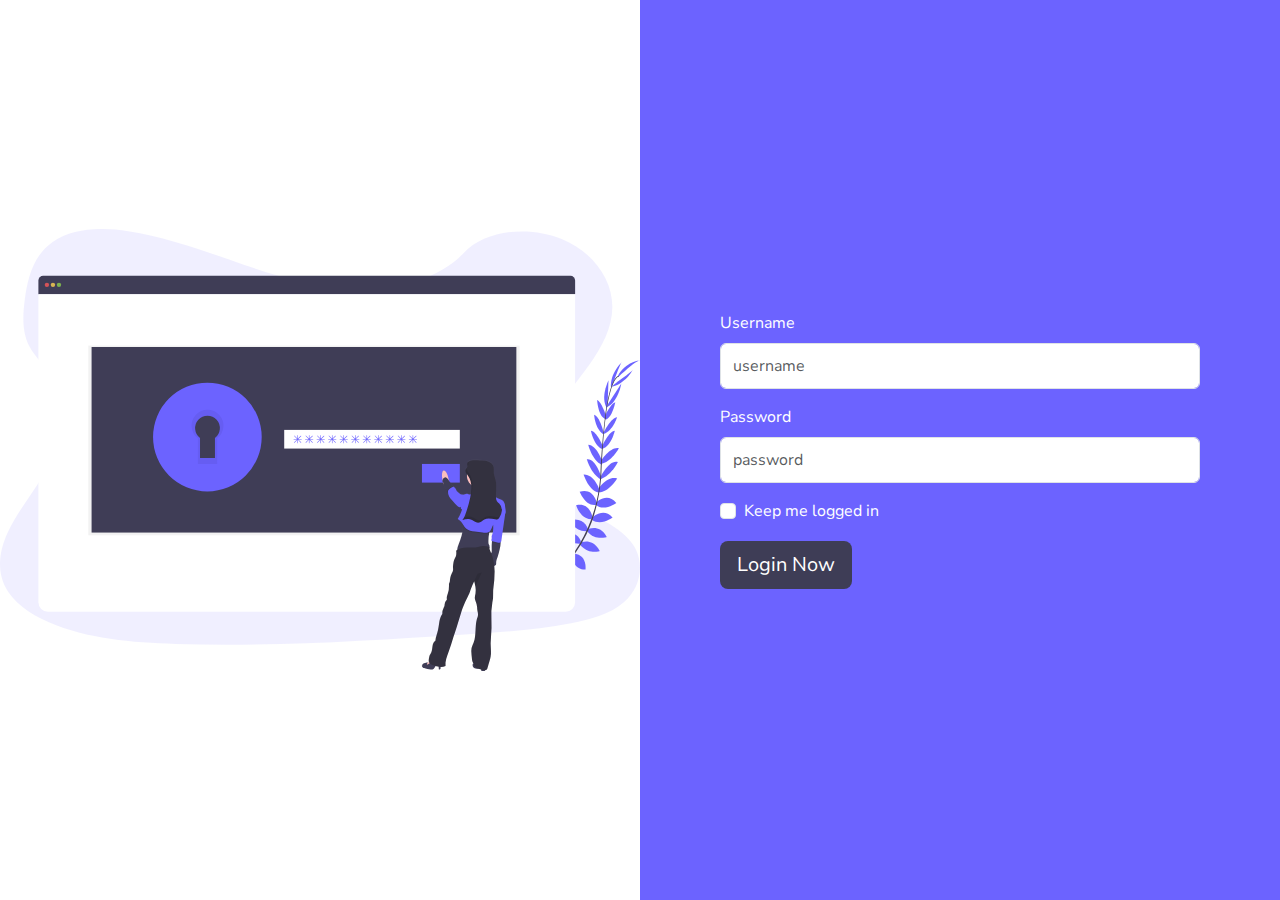
==== index.html @ 090cab53 "Primer Commit" ====
<!-- W3hubs.com - Download Free Responsive Website Layout Templates designed on HTML5 
   CSS3,Bootstrap,Tailwind CSS which are 100% Mobile friendly. w3Hubs all Layouts are responsive 
   cross browser supported, best quality world class designs. -->

<!doctype html>
<html lang="en">
<head>
    <meta charset="utf-8">
    <meta name="viewport" content="width=device-width, initial-scale=1">
    <link href="https://fonts.googleapis.com/css?family=Nunito+Sans:300i,400,700&display=swap" rel="stylesheet">
    <link rel="stylesheet" href="https://stackpath.bootstrapcdn.com/bootstrap/5.0.0-alpha1/css/bootstrap.min.css">
    <title>Login</title>
    <script type="text/javascript" src="js/console_index.js"></script>
    <link rel="stylesheet" href="css/estilo_index.css">
</head>

<body>
    <div class="row m-0 h-100">
        <div class="col p-0 text-center d-flex justify-content-center align-items-center display-none">
            <img src="img/login.svg" class="w-100">
        </div>
        <div class="col p-0 bg-custom d-flex justify-content-center align-items-center flex-column w-100">
            <form class="w-75" action="#">
                <div class="mb-3">
                    <label for="exampleFormControlInput1" class="form-label">Username</label>
                    <input type="text" class="form-control" id="user" placeholder="username"
                        required>
                </div>
                <div class="mb-3">
                    <label for="exampleFormControlInput2" class="form-label">Password</label>
                    <input type="text" class="form-control" id="pass" placeholder="password"
                        required>
                </div>
                <div class="row">
                    <div class="col-md-6">
                        <div class="form-check">
                            <input class="form-check-input" type="checkbox" value="" id="flexCheckDefault">
                            <label class="form-check-label" for="flexCheckDefault">
                                Keep me logged in
                            </label>
                        </div>
                    </div>
                </div>
                <button type="button" onclick="validate()" class="btn btn-custom btn-lg btn-block mt-3">Login Now</button>
            </form>
        </div>
    </div>
</html>
---- css/estilo_index.css ----
body {
            padding: 0;
            margin: 0;
            height: 100vh;
            font-family: "Nunito Sans";
        }

        .form-control {
            line-height: 2;
        }

        .bg-custom {
            background-color: #6C63FF;
        }

        .btn-custom {
            background-color: #3e3d56;
            color: #fff;
        }

        .btn-custom:hover {
            background-color: #33313f;
            color: #fff;
        }

        label {
            color: #fff;
        }

        a,
        a:hover {
            color: #fff;
            text-decoration: none;
        }

        a,
        a:hover {
            text-decoration: none;
        }

        @media(max-width: 932px) {
            .display-none {
                display: none !important;
            }
        }
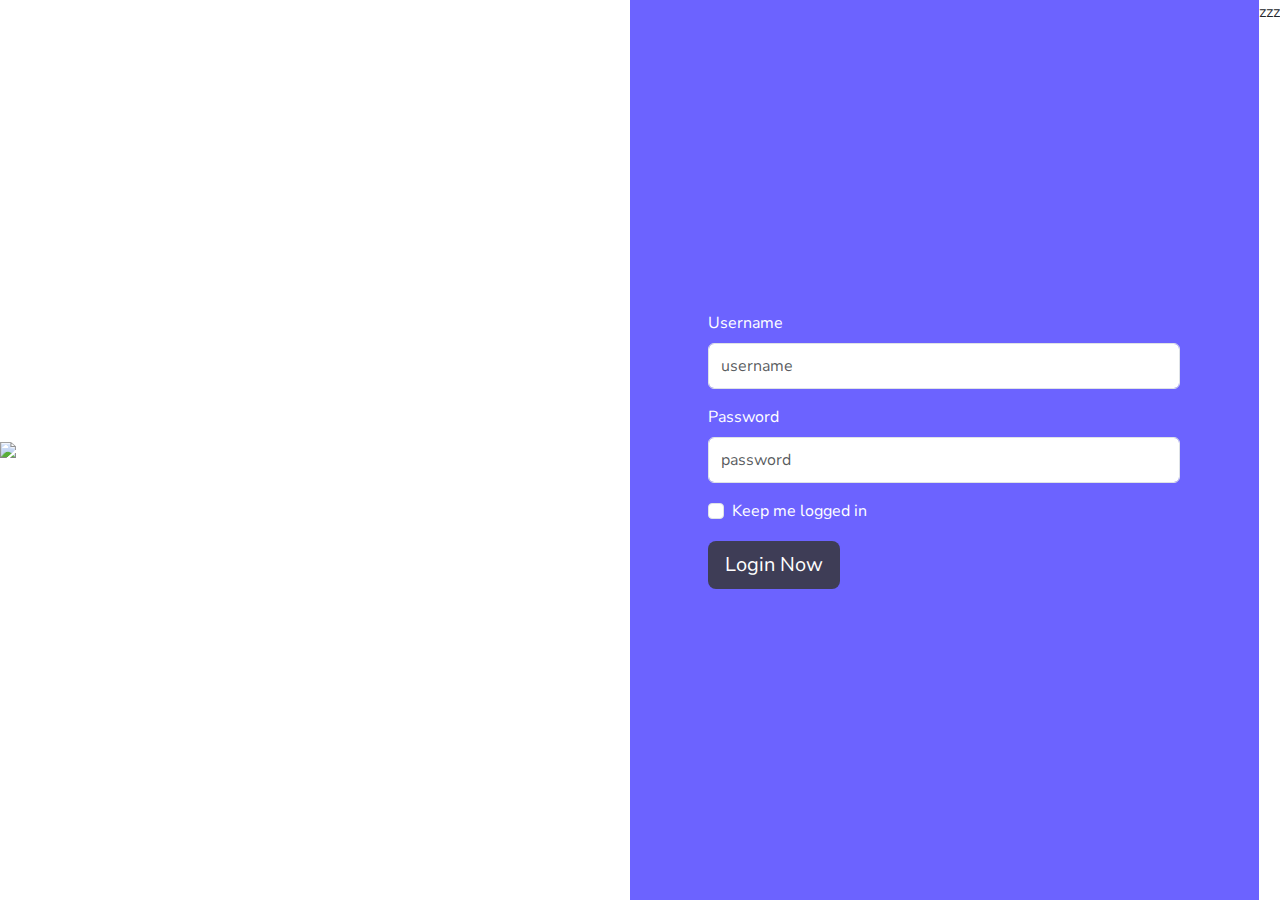
==== commit e1243c30: "Pagina Terminada" ====
--- a/index.html
+++ b/index.html
@@ -44,6 +44,6 @@
                 </div>
                 <button type="button" onclick="validate()" class="btn btn-custom btn-lg btn-block mt-3">Login Now</button>
             </form>
-        </div>
+        </div>zzz
     </div>
 </html>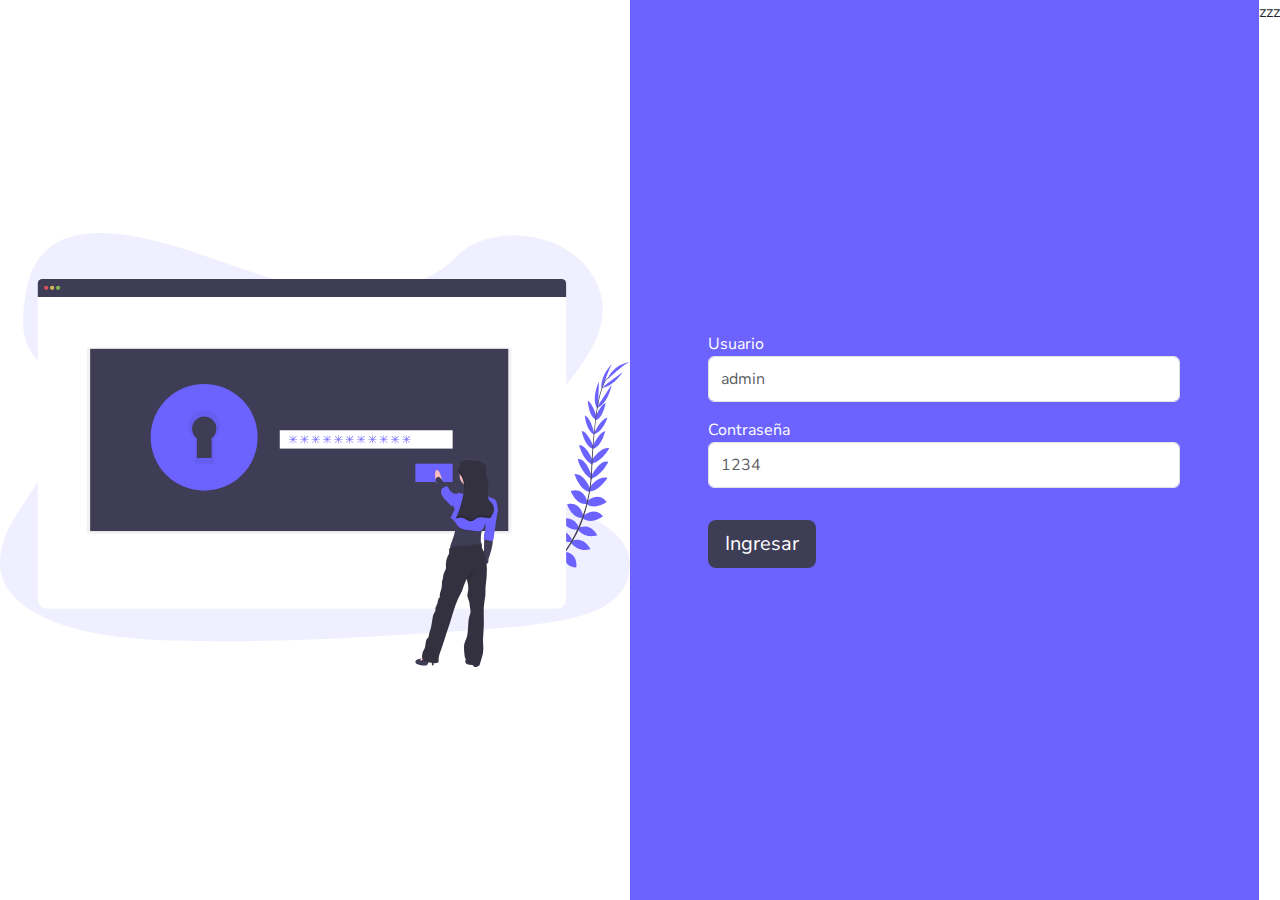
==== commit 0320fb14: "Terminando Login" ====
--- a/index.html
+++ b/index.html
@@ -21,28 +21,16 @@
             <img src="img/login.svg" class="w-100">
         </div>
         <div class="col p-0 bg-custom d-flex justify-content-center align-items-center flex-column w-100">
-            <form class="w-75" action="#">
+            <form class="w-75">
                 <div class="mb-3">
-                    <label for="exampleFormControlInput1" class="form-label">Username</label>
-                    <input type="text" class="form-control" id="user" placeholder="username"
-                        required>
+                    <label>Usuario</label>
+                    <input type="text" class="form-control" id="user" placeholder="admin">
                 </div>
                 <div class="mb-3">
-                    <label for="exampleFormControlInput2" class="form-label">Password</label>
-                    <input type="text" class="form-control" id="pass" placeholder="password"
-                        required>
+                    <label>Contraseña</label>
+                    <input type="text" class="form-control" id="pass" placeholder="1234">
                 </div>
-                <div class="row">
-                    <div class="col-md-6">
-                        <div class="form-check">
-                            <input class="form-check-input" type="checkbox" value="" id="flexCheckDefault">
-                            <label class="form-check-label" for="flexCheckDefault">
-                                Keep me logged in
-                            </label>
-                        </div>
-                    </div>
-                </div>
-                <button type="button" onclick="validate()" class="btn btn-custom btn-lg btn-block mt-3">Login Now</button>
+                <button type="button" onclick="validar()" class="btn btn-custom btn-lg btn-block mt-3">Ingresar</button>
             </form>
         </div>zzz
     </div>
